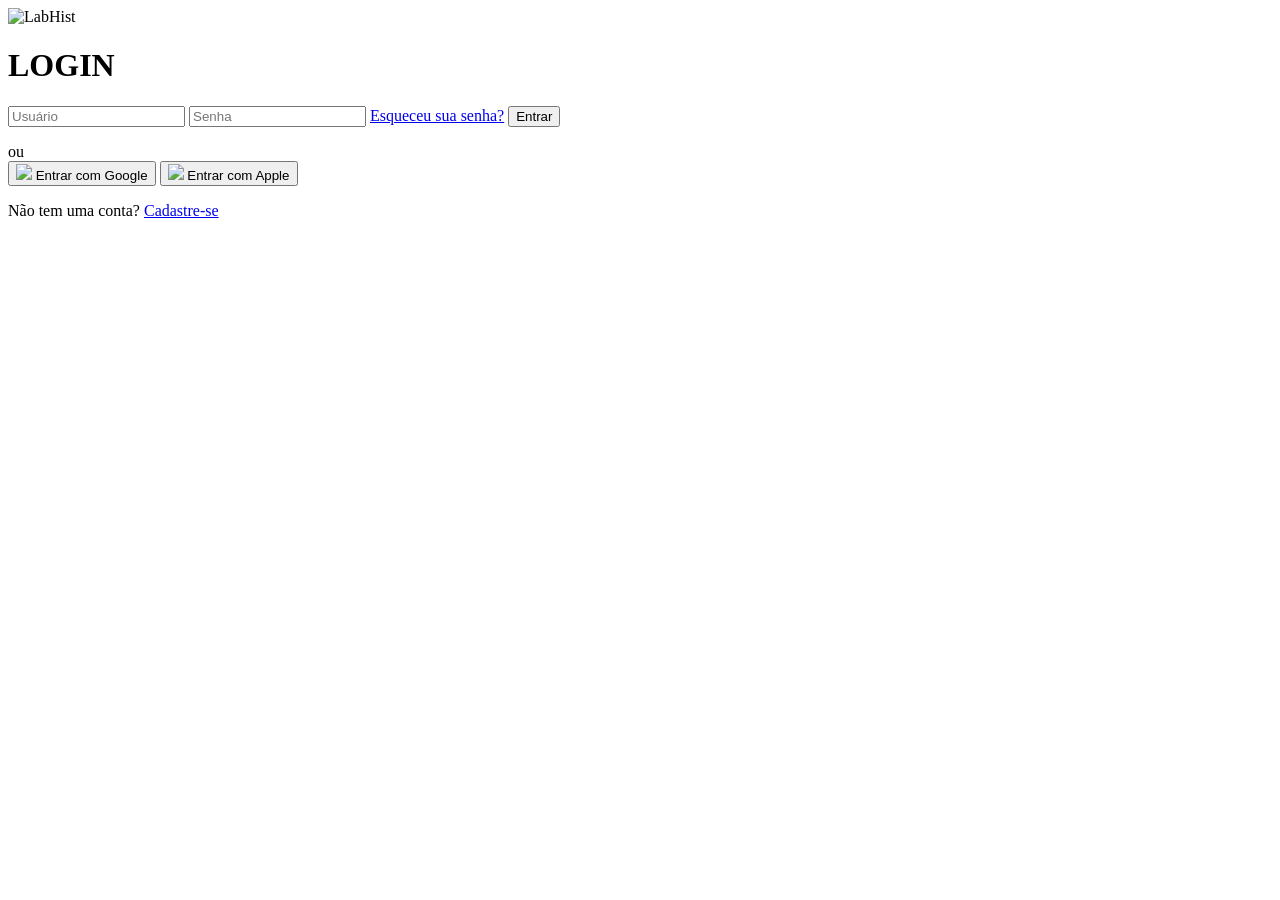
==== Login/login.html @ 00d08ff3 "Moldando - arquitetura de software organizando o código com arquitetura de software" ====
<!DOCTYPE html>
<html lang="pt-br">
<head>
    <meta charset="UTF-8">
    <meta name="viewport" content="width=device-width, initial-scale=1.0">
    <title>LabHist</title>

    <link href="https://fonts.googleapis.com/css2?family=Poppins:wght@300;400;600&display=swap" rel="stylesheet">

    <link rel="stylesheet" href="style.css">
</head>
<body>
  <div class="container">
    <div class="card">
      <img src="imgs/logo.png" alt="LabHist" class="logo">
      <h1 class="login">LOGIN</h1>

      <input type="text" placeholder="Usuário" id="usuario" required>
      <input type="password" placeholder="Senha" id="senha" required>

      <a href="#" class="forgot">Esqueceu sua senha?</a>

      <button class="confirm" id="botao">Entrar</button>
      <p id="para"></p>

      <div class="divider">ou</div>

      <button class="login-button google">
        <img src="icons/google.png"> Entrar com Google
      </button>

      <button class="login-button apple">
        <img class="apple1" src="icons/apple logo.jpg"> 
          Entrar com Apple
      </button>

      <p class="cadastro"> Não tem uma conta? <a href="#">Cadastre-se</a>
      </p>
    </div>
  </div>

  <script src="script.js"></script>
</body>
</html>
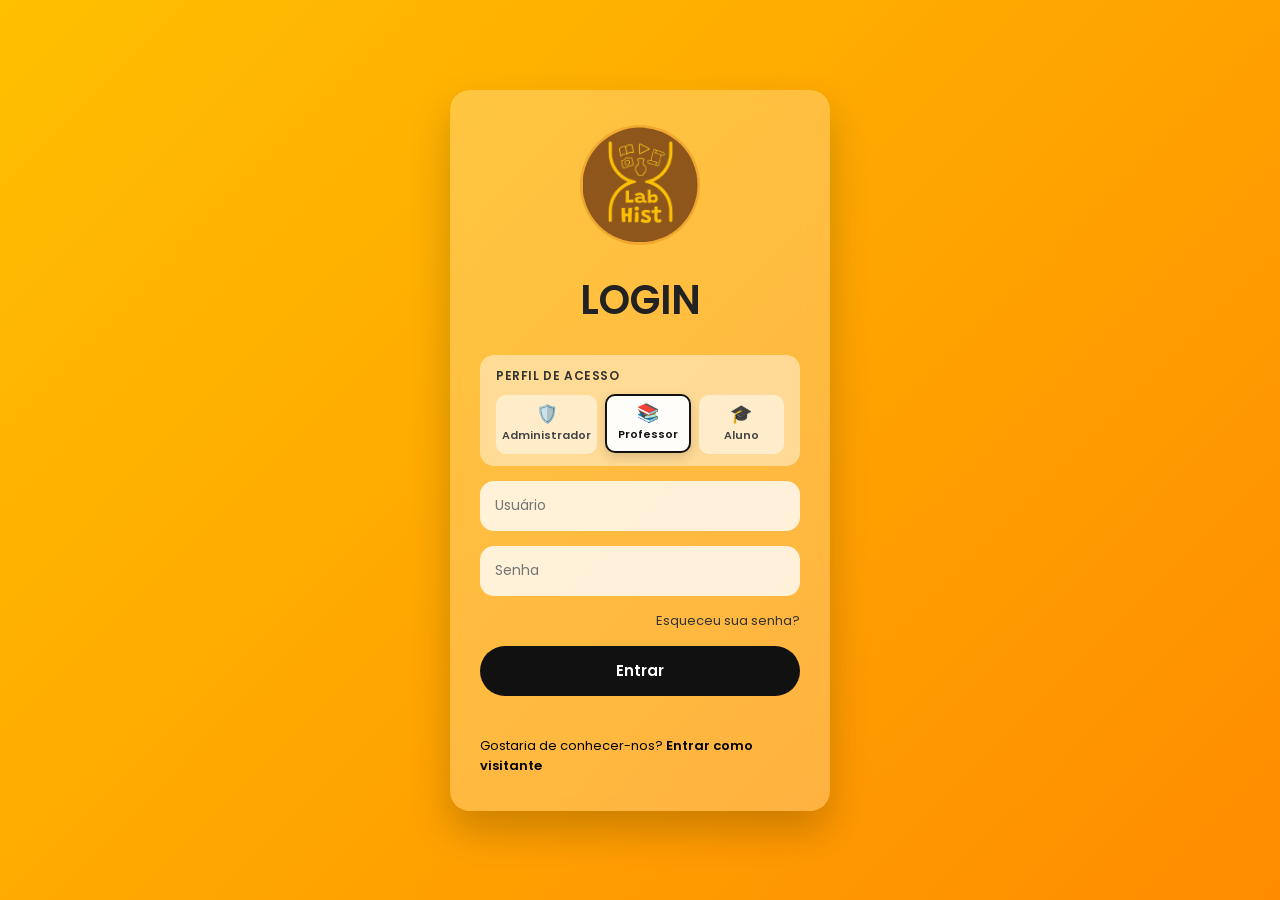
==== commit 1b3a32d9: "Dashboard adicionado Dashboard implementado no sistema. sendo responsivo" ====
--- a/Login/login.html
+++ b/Login/login.html
@@ -4,16 +4,43 @@
     <meta charset="UTF-8">
     <meta name="viewport" content="width=device-width, initial-scale=1.0">
     <title>LabHist</title>
-
     <link href="https://fonts.googleapis.com/css2?family=Poppins:wght@300;400;600&display=swap" rel="stylesheet">
 
-    <link rel="stylesheet" href="style.css">
+    <link rel="stylesheet" href="login.css">
 </head>
 <body>
   <div class="container">
     <div class="card">
-      <img src="imgs/logo.png" alt="LabHist" class="logo">
+      <img src="../assets/logo.png" alt="LabHist" class="logo">
       <h1 class="login">LOGIN</h1>
+
+      <!-- Seleção de perfil -->
+      <div class="role-group">
+        <p>Perfil de acesso</p>
+        <div class="role-options">
+          <div class="role-option">
+            <input type="radio" name="perfil" id="administrador" value="administrador">
+            <label for="administrador">
+              <span class="icon">🛡️</span>
+              Administrador
+            </label>
+          </div>
+          <div class="role-option">
+            <input type="radio" name="perfil" id="professor" value="professor" checked>
+            <label for="professor">
+              <span class="icon">📚</span>
+              Professor
+            </label>
+          </div>
+          <div class="role-option">
+            <input type="radio" name="perfil" id="aluno" value="aluno">
+            <label for="aluno">
+              <span class="icon">🎓</span>
+              Aluno
+            </label>
+          </div>
+        </div>
+      </div>
 
       <input type="text" placeholder="Usuário" id="usuario" required>
       <input type="password" placeholder="Senha" id="senha" required>
@@ -22,23 +49,10 @@
 
       <button class="confirm" id="botao">Entrar</button>
       <p id="para"></p>
-
-      <div class="divider">ou</div>
-
-      <button class="login-button google">
-        <img src="icons/google.png"> Entrar com Google
-      </button>
-
-      <button class="login-button apple">
-        <img class="apple1" src="icons/apple logo.jpg"> 
-          Entrar com Apple
-      </button>
-
-      <p class="cadastro"> Não tem uma conta? <a href="#">Cadastre-se</a>
-      </p>
+      <p class="visitante"> Gostaria de conhecer-nos? <a href="#">Entrar como visitante</a></p>
     </div>
   </div>
 
-  <script src="script.js"></script>
+  <script src="LoginValidation.js"></script>
 </body>
-</html>+</html>
--- a/Login/login.css
+++ b/Login/login.css
@@ -0,0 +1,190 @@
+* {
+            margin: 0;
+            padding: 0;
+            box-sizing: border-box;
+            font-family: 'Poppins', sans-serif;
+        }
+
+        body {
+            min-height: 100vh;
+            background: linear-gradient(135deg, #FFC000, #FF8C00);
+            display: flex;
+            justify-content: center;
+            align-items: center;
+        }
+
+        .container {
+            width: 100%;
+            display: flex;
+            justify-content: center;
+            padding: 20px;
+        }
+
+        .card {
+            width: 100%;
+            max-width: 380px;
+            padding: 35px 30px;
+            background: rgba(255, 255, 255, 0.25);
+            backdrop-filter: blur(12px);
+            border-radius: 20px;
+            box-shadow: 0 20px 40px rgba(0,0,0,0.2);
+            display: flex;
+            flex-direction: column;
+            align-items: center;
+            gap: 15px;
+        }
+
+        .logo {
+            width: 120px;
+            padding: 2.5px;
+            background: rgba(206, 104, 9, 0.288);
+            border-radius: 50%;
+            margin-bottom: 10px;
+        }
+
+        .login {
+            font-size: 2.5rem;
+            font-weight: 600;
+            color: #222;
+            margin-bottom: 10px;
+        }
+
+        input[type="text"],
+        input[type="password"] {
+            width: 100%;
+            height: 50px;
+            border-radius: 14px;
+            border: none;
+            padding: 0 15px;
+            background: rgba(255,255,255,0.8);
+            font-size: 14px;
+        }
+
+        input[type="text"]:focus,
+        input[type="password"]:focus {
+            outline: none;
+            box-shadow: 0 0 0 2px #00000030;
+        }
+
+        /* Radio group */
+        .role-group {
+            width: 100%;
+            background: rgba(255, 255, 255, 0.45);
+            border-radius: 14px;
+            padding: 12px 16px;
+            display: flex;
+            flex-direction: column;
+            gap: 8px;
+        }
+
+        .role-group p {
+            font-size: 12px;
+            font-weight: 600;
+            color: #333;
+            text-transform: uppercase;
+            letter-spacing: 0.05em;
+            margin-bottom: 2px;
+        }
+
+        .role-options {
+            display: flex;
+            justify-content: space-between;
+            gap: 8px;
+        }
+
+        .role-option {
+            flex: 1;
+            position: relative;
+        }
+
+        .role-option input[type="radio"] {
+            position: absolute;
+            opacity: 0;
+            width: 0;
+            height: 0;
+        }
+
+        .role-option label {
+            display: flex;
+            flex-direction: column;
+            align-items: center;
+            justify-content: center;
+            gap: 4px;
+            padding: 8px 4px;
+            border-radius: 10px;
+            background: rgba(255, 255, 255, 0.5);
+            border: 2px solid transparent;
+            cursor: pointer;
+            transition: all 0.2s ease;
+            font-size: 11px;
+            font-weight: 600;
+            color: #444;
+            text-align: center;
+        }
+
+        .role-option label .icon {
+            font-size: 18px;
+            line-height: 1;
+        }
+
+        .role-option input[type="radio"]:checked + label {
+            background: rgba(255, 255, 255, 0.95);
+            border-color: #111;
+            color: #111;
+            box-shadow: 0 4px 12px rgba(0,0,0,0.15);
+            transform: translateY(-1px);
+        }
+
+        .role-option label:hover {
+            background: rgba(255,255,255,0.75);
+            transform: translateY(-1px);
+        }
+
+        .forgot {
+            font-size: 13px;
+            color: #333;
+            text-decoration: none;
+            align-self: flex-end;
+        }
+
+        .forgot:hover {
+            text-decoration: underline;
+        }
+
+        .confirm {
+            width: 100%;
+            height: 50px;
+            border-radius: 30px;
+            border: none;
+            background: #111;
+            color: #fff;
+            font-size: 15px;
+            font-weight: 600;
+            cursor: pointer;
+            transition: 0.3s;
+        }
+
+        .confirm:hover {
+            transform: translateY(-2px);
+            box-shadow: 0 10px 20px rgba(0,0,0,0.25);
+        }
+
+        .visitante {
+            font-size: 13px;
+            margin-top: 10px;
+        }
+
+        .visitante a {
+            color: #000;
+            font-weight: 600;
+            text-decoration: none;
+        }
+
+        .visitante a:hover {
+            text-decoration: underline;
+        }
+
+        #para {
+            font-size: 13px;
+            color: #333;
+        }
